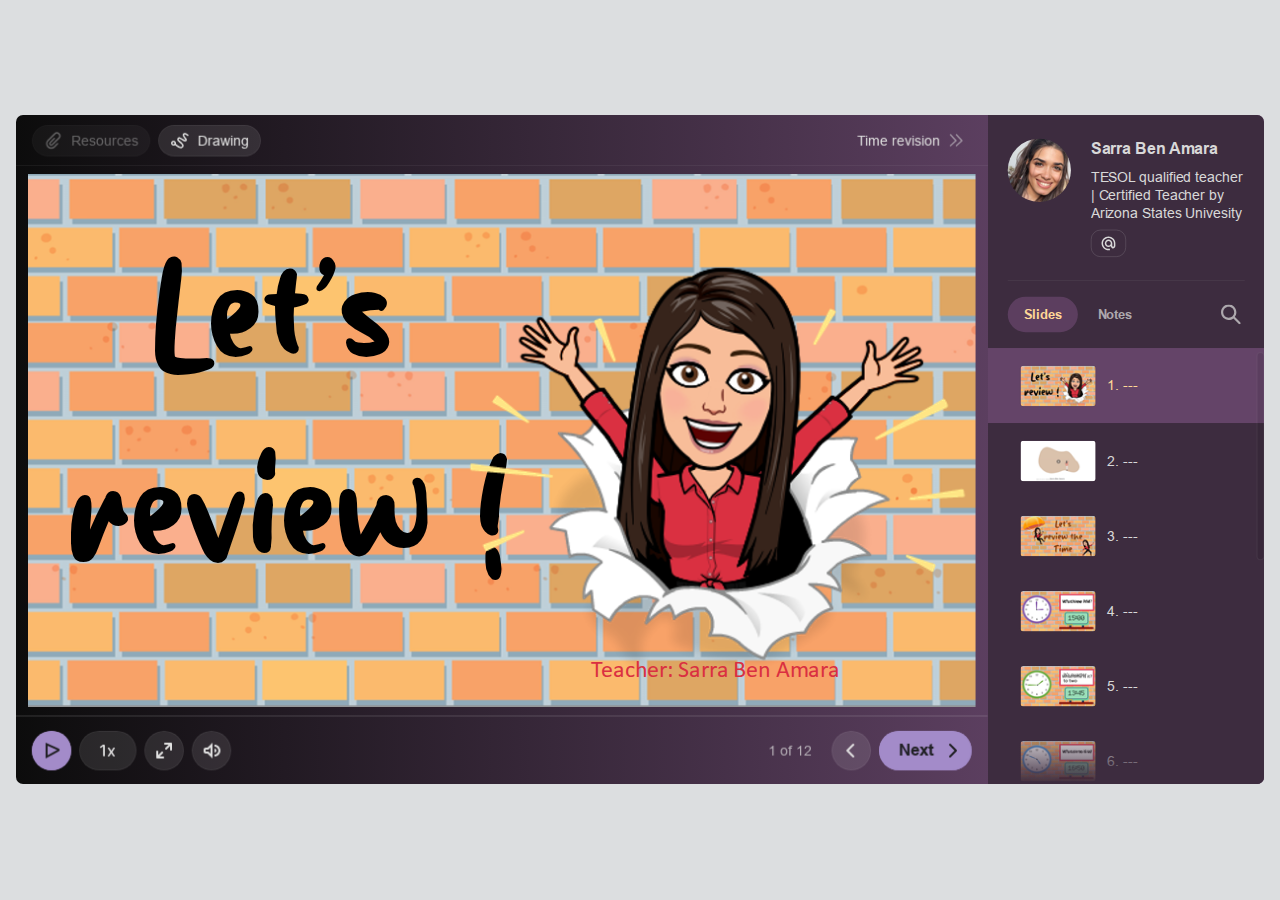
==== index.html @ 8747ac60 "testing" ====
<!DOCTYPE html>
<!-- Created with iSpring --><!-- 1256 684 --><!--version 11.2.1.3005 --><!--type html --><!--mainFolder ./ -->
<html style=background-color:#dcdee0;>
<head>
    <meta http-equiv="Content-Type" content="text/html;charset=utf-8"/><meta name="viewport" content="width=device-width,initial-scale=1,minimum-scale=1,maximum-scale=1,user-scalable=no"/><meta name="format-detection" content="telephone=no"/><meta name="apple-mobile-web-app-capable" content="yes"/><meta name="apple-mobile-web-app-status-bar-style" content="black"/><meta http-equiv="X-UA-Compatible" content="IE=edge"/><meta name="msapplication-tap-highlight" content="no"/><title>Let's review</title><link rel="apple-touch-icon-precomposed" href="data/apple-touch-icon.png"/><link rel="shortcut icon" type="image/ico" href="data/favicon.ico"/><style>body {background-color:#dcdee0;}#spr0_1922789 {display:none;}</style>
    
    
    <style>
		#playerView {
			position:absolute;
			-webkit-tap-highlight-color:rgba(0,0,0,0);
			-webkit-user-select:none;
			-moz-user-select:none;
			-webkit-touch-callout:none;
			-webkit-user-drag:none;
		}
		#playerView * {
			position:absolute;
		}
		#preloader {
			width: 50px;
			height: 50px;
			position: absolute;
			top: 0;
			left: 0;
			bottom: 0;
			right: 0;
			margin: auto;
			border-radius: 10px;
			background-color: rgba(0, 0, 0, 0.5);
		}

		#preloader::after {
			content: '';
			position: absolute;
			background: url([data-uri]);
			background-size: cover;
			top: 0;
			left: 0;
			bottom: 0;
			right: 0;
			animation: preloader_spin 1s infinite linear;
			-webkit-animation: preloader_spin 1s infinite linear;
		}

		@keyframes preloader_spin { 0% {transform: rotate(0deg);} 100% {transform: rotate(360deg);} }
		@-webkit-keyframes preloader_spin { 0% {-webkit-transform: rotate(0deg);} 100% {-webkit-transform: rotate(360deg);}}
    </style>
</head>
<body>
	<div id="preloader"></div>
	<script src="data/browsersupport.js?498853D8"></script>
	<script src="data/player.js?498853D8"></script>
    <div id="content"></div>
    <div id="spr0_1922789"></div>
    <script>
		(function(startup){
			function start(savedPresentationState)
			{
				var presInfo = "eNrlXOty4kiWfhUtExXzx2J0T8n7Y1Y3qojCwACuy3ZVEAISoymQKEnY5fY6Yl5jX2AfbJ5kz8mUACGB7eq6uLvtKGynTp78zu3Lk0LUXSNsnDfuiCerjmeZoqvYlqhJpirauiuJxLYkX7M93/L1+8ZZIwPhDs3+mgoJvQ7pDQxNcWwUrigbSsM4gsGbxrllSGeNReNc1+DnFGSmcUKH62Rs6cSUiQZS6+vGuSLJxlljgyjCNN2EGR3LclNpymNVkvT/RKnG+S93jQgEhkGSBIJDI8FeBUkA1/6Ja/vDXkf4vAmW4TykMyGjwXRBE+F/BJcmGR8b5WOTW8FOwl/jKBCGWZDRVLiMwmuahtktaKPFGrkKWfmvq1UQLpvTeAWX+43zO+auWZAFH/62XsRZLDfX0RU3mBjMXlnS7+8/MmUM9V3jE77An1myoWeNYGvOeg0TU/YniKgKc9M8WKaUDbPf7j/en3HpKC1Ja6el12Vp9QHd2b60/ID0+rQ0mrkTnpeBGEyYe6KqeVkW1k8LX+8Lm6cxp3UwjkvTGhzHpeclaesB6UlJmpyWvt6UpB+w8nq2L50X3lHprISbSPXeBvHGqpTBWPBp4/6eleYdJjQfXx5mwVkjwXRp3LOsv2vMC633xbqoCkC0kYM0yW21ZNMSidICDlKIITotk4ieoSuyZWkt2ZXvOeK8AtNlOKNy858Y2+nh6JSFfFSu2WyxmuyXrMlKVlMB0GyLHuyQznZmfeGc9+9//W8qfEg47wn/8SH5EOWsci5UiWnNdFBmJP7elCSZ6dSaRLOIpsuKqelEIQoVZRn5Isx9+cvH3N/cQ7N8ssS/tHw25xEenZD9Bo5hKtJFsKZpPjTk+t7wH7f5j0/855z/uIm5MEzFcHwG9J+d3G3bKOauYWnTYFPvePRxSoQRnu/9hQH+nBXTgecK/3/ehL+ul8EtTXjU9uPfarlEVj0iGrZriJrhO6JDZEc0Wooi6bKl2L5Zjj9qy8NfE2flcXF+aqTQUfuw1Zas67KpA2xTETXPIaLpG4Zom7Jmaapv2rpSk7Zqbdqqx9NW/[base64]/1wJDqlOqM+2p5FbV0llebXrSRaY3BGc7dsFlc+J474Y5fSYtkkRk0nrPXedvGKrARc4YHMSg8Oa87NlPmM3M5bMDiUqdwDJ/6Ffik8ioc33Ej6rF/[base64]/REkZE3oU5ohU2vqkmpAL/zoZggIQNGBVwDlY5uhypTHNEN7lvw5SIgb/HxJ6Gn4nj8JuaYCKanqouqqcA7WsRnSDFVUFc/zid/yVd2sISFSS0LkOAmRn0BC5rlWIqEbGmW3yEMpvaZRU/gRVDSVpG0BEziiEwJValmMZnQCFQ2tjqZKhqGxSjKhtoiuaxb2RzjycD9kaU3ZJKYE+vEW/a4fMmVOA2xOmYoOp1RnVKlo35I/BRVxg58vFT0N3/OnIsVXJdsivqhABEXNJoroEMsWiWZ5douYvuqTGioya6nIPE5F5s+nouJctg7STIjCiP4QLqKa8gfhon1L/hRcxA1+vlz0NHzPn4uI5mgO8RTR930PzmauJdqa7Yiq6clmixDXs+vaIquWi6zjXGT9eC5SpHP58GzGeIiGV4us+f2JSJUkov8hiKhsyZ+AiAqDnysRPRXf7+FmtaHalmuKkB4avr3qwflMM0WXQERV4hiar9W9vS7Vv78unXiDXXoGXMSOaCLeJ+KclIZfhB/BSMqE/EEYad+ShxlJlZqqqSiGKps49BhGAq2yJcu7u2UPM1JlyrdkJG7w82Wkp+H7HTCS7amWLqui6TkmtEaWLDq+5ouQQ5ZLWq2W4rp1jHTkiZ9Tj/w89Zmf39vDEXfMGzfxWJbGeJbfbM2/ieUPfwujGf3SXGSrJSZQzIw7fERzvvXFrPQQ3899KEjxJEvVNEVsqa0WHOU1ItquQ0RV93XXk3xP1p3qQ0HK0YeC5O/[base64]/[base64]/pChr4nR57mkErX9JmaBqk0ldpexVf06QMDapDVZ6gbES/ZCUNnonfT9RQY1ar5RGLPFFP1aDHw+nEV/FvCdg6uDoWcM/1fF96aD7b+ssaZvQqoSBlQW5dJZBoYCdvcwrVkovfJdVYI9vrcCTwSNmNmL/54i8Httf2u6Pd+tV4+vj9EPYkXAXJrbPJsjg64gRbNR3X+jpF1bi6iiM97NKSNlatvxUSU/IYONIDmiqOViT41p4Cpj7jH5WsKZ3G0eyhkLXYV8mq5lOUVcHVaVQe1lgNXZ0iyZBKX/[base64]/Fys6Iu9/Axs+dwuRWswuXtXie9CqMwhc7V3aRZvAp/Zd70y/6OuQO2kVuEV4slvnnwJqQ3dObDqiFNtzasNsssXNJrukUSMWO2cjluGiTTxfbTSguQiYKwiBo7ac92a6KVdtah86zkK9wVyyGMM5rWRq8UCUwcmrSjeVx74Q0svdN76MgszJY7ZBMWDbwX0AiyLJgucLfHJAYm/AQ7VhyDTbCn5XKFEXzVabxJUjpChW/2V6mx7hAFVCH7GOd5AzpUrNU2ouk7Y9t1/eGw7XT8sT1o2+OO7fidsWO7r8ej3tjxX7a7uLfG7CnhBRUm9CqMIji8CPGcDbAbNfhJyqO6eqNR72Lct7t+Bw8/MVi2ErBYT0zq2m/aL+1Ru9cdO5cwvzuEqd0tCQiFH0+oGPqjUbv7Eifa0ynwQzgJl0A40OtnGRhwejIQkY+M9JB1o15/a9ooXtfbdem1e2DSYMAtYjMR1mYWxkLEPp3KP2NbnrfnhK7/bpR7Ah2B9HxCuj/w3+ykkUvCeFO1d/i63R37XZthzIfbnfbo/fiix6wfbZJIAG8HJf8xRj2lq9sbXNidspL5/NFaAP0Q+jh/MO6/6o163AJeagL7gG51GkZr3B33WmO3dwktYB444UV+5fLC8QcvMGVfjHojO4/v8EVF0xsYrgsVq/EToXprA94Le/Cam+AOfBjwxm/bo1d4toYDfwanupswWwjhEBofqB96HSw3PJuL6uRaRyPbfXUBHhh7PfeS/TK8dEbtUQfd6cXTDZJGRbjVRk/sBFtAqxWh9oX9siTVD6fZJqkKdtrd1/tynTD6VBHi3tqT4lTIxAoKsfv9PBW3zgQ2wZ2Py7nuGHRdQuxacKk3nx8MYwb3ovJgsRznb36p1x0Neh1ei2P/XRscctmBQEMofNThfwkzYb5ZLoV0CueQqG5aeUbrtDCWZKkWy5d7lyPwIaIsNpUaISxUfme0cmng9zv2e7g4oHiaqRPhyc0y3h+A5OOyvazjTa8DKVYMYghZd5CLXg4GLP2Y3vYQKnsEohf9jg/ZjYkdr9ZLmtHdToD7xNV2t4jAOUAgtMn1eb0LG6oD6ns0aLtYYFipcZLcnjFx7PogtYVgky3iRFgEqQDN3QIoA6snXQSscFByv51DhsoWYSrM4lUQRsVaA/st0D+kYK8zBGbyihFWGtDHLIRZEtzw23BV+YE9ZD71kyClyVGRsd3pFFJCsFzWCb5qv3zVgX88SK+Kfqhea5+lXr9IuZwH7eHwbW/gsTtE7CM7C/YWaHoDPT/6Ov8gaJiWHJN7ot11exBHd7Svpx1Nwe90mm31bKVhRZsFJ487oPN6b8cjnu+jWAhm13iXqhRkFvwziOA2IfC9WAQbTPewXABhIgM5vXeQTKyEqxd6r7FqXlcvvPdxN39f1Pzejge5WWQVS8z38UaYBpgay1vuHQYQIQnsnNSsUzH0/3EJHm/bnSeowDJlZAdbhs/5ybX7RXKvKZ3lchAC38NI/+Oy/d/jlg187R04F9dcBNc0+iuPC/7XF+BhfP8Dszzd39Rgov/uhRBEM4QJE46GpVkLoFTLDwQZYlkN8Elcx9fEJHzCgrfgkohSlubokicvPHShLRlAA/YUj8PJiIrIu9/S7Vsk38D1DwE8vfi3iMHjEeTdnNvrdOw+cKbTxsofwplFWNI0PZTzYZNgpIr/[base64]/9X0n0UDGXYu5YZmmNKKQLFgbbX4Dfo11jWRHDhbeKw2j/AFx0wsNKoDcTdh8gPZQ76HpHtsNh7LlkiwQv5l3lzrDiJhheb0NufGVvhftbbW+FT1ZhgPHxqmaxDkDPo7E7DAxZq5rGm2S6A7QTxLMRFBtrcjBP91uvfbkiCPt2710+0lXvi+wqO6eA3emR3cLhE6DH33bCnZ7t8cawEwczgLVNJ37AycsCEpb/vZeu1+zAc3///5wXWAs=";
				PresentationPlayer.start(presInfo, "content", "playerView", onPlayerInit, savedPresentationState);
				function onPlayerInit(player)
				{
					(function(player){
	(function(player)
{
	function findConnector(win)
	{
		var retries = 0;
		while (!win.ispringPresentationConnector && win.parent && win.parent != win)
		{
			++retries;
			if (retries > 7)
			{
				return null;
			}

			win = win.parent;
		}
		return win.ispringPresentationConnector;
	}

	function getConnector()
	{
		var api = findConnector(window);
		if (!api && window.opener && (typeof(window.opener) != "undefined"))
		{
			api = findConnector(window.opener);
		}
		return api;
	}

	try
	{
		var connector = getConnector();
		if (connector)
		{
			connector.register(player);
		}
	}
	catch (e) {}
})(player);

})(player);

					var preloader = document.getElementById("preloader");
					preloader.parentNode.removeChild(preloader);
				}
			}

			if (startup)
				startup(start);
			else
				start();
		})();
    </script>
</body>
</html>
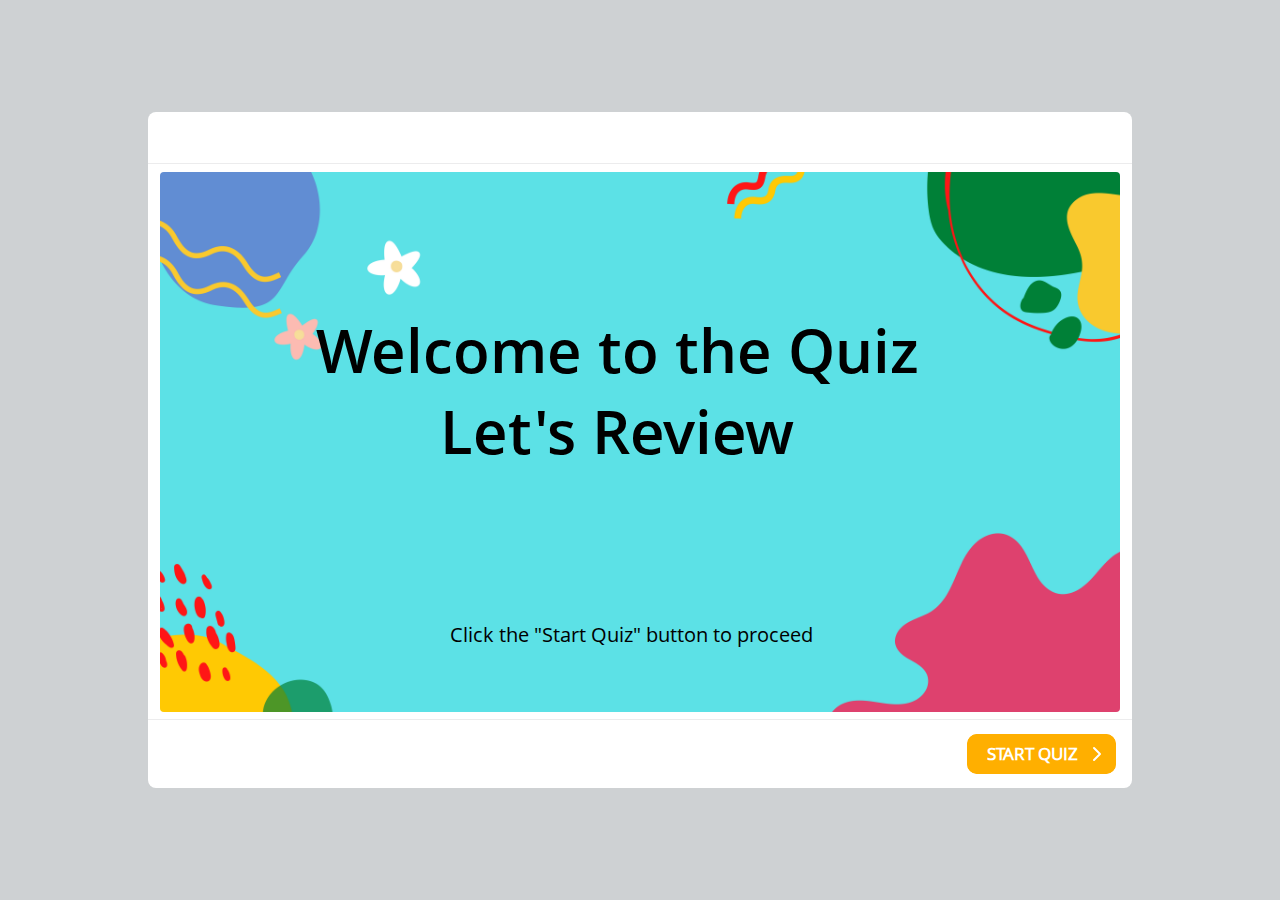
==== commit fd66acf7: "hg" ====
--- a/index.html
+++ b/index.html
@@ -1,22 +1,24 @@
 <!DOCTYPE html>
-<!-- Created with iSpring --><!-- 1256 684 --><!--version 11.2.1.3005 --><!--type html --><!--mainFolder ./ -->
-<html style=background-color:#dcdee0;>
+<!-- Created with iSpring --><!-- 984 676 --><!--version 11.2.1.3005 --><!--type html --><!--mainFolder  --><!--content quiz -->
+<html>
 <head>
-    <meta http-equiv="Content-Type" content="text/html;charset=utf-8"/><meta name="viewport" content="width=device-width,initial-scale=1,minimum-scale=1,maximum-scale=1,user-scalable=no"/><meta name="format-detection" content="telephone=no"/><meta name="apple-mobile-web-app-capable" content="yes"/><meta name="apple-mobile-web-app-status-bar-style" content="black"/><meta http-equiv="X-UA-Compatible" content="IE=edge"/><meta name="msapplication-tap-highlight" content="no"/><title>Let's review</title><link rel="apple-touch-icon-precomposed" href="data/apple-touch-icon.png"/><link rel="shortcut icon" type="image/ico" href="data/favicon.ico"/><style>body {background-color:#dcdee0;}#spr0_1922789 {display:none;}</style>
-    
-    
-    <style>
-		#playerView {
-			position:absolute;
-			-webkit-tap-highlight-color:rgba(0,0,0,0);
-			-webkit-user-select:none;
-			-moz-user-select:none;
-			-webkit-touch-callout:none;
-			-webkit-user-drag:none;
+	<meta http-equiv="X-UA-Compatible" content="IE=edge"/>
+	<script src="data/browsersupport.js"></script>
+	<meta http-equiv="Content-Type" content="text/html;charset=utf-8"/>
+	<meta name="viewport" content="width=device-width,initial-scale=1,minimum-scale=1,maximum-scale=1,user-scalable=no"/>
+	<meta name="format-detection" content="telephone=no"/>
+	<meta name="apple-mobile-web-app-capable" content="yes"/>
+	<meta name="apple-mobile-web-app-status-bar-style" content="black"/>
+	<meta name="msapplication-tap-highlight" content="no" />
+	<title>Let&#39;s review</title>
+	<link rel="apple-touch-icon-precomposed" href="data/apple-touch-icon.png"/>
+	<link rel="shortcut icon" type="image/ico" href="data/favicon.ico"/>
+	<style>
+		body {
+			width: 100%;
+			height: 100%;
 		}
-		#playerView * {
-			position:absolute;
-		}
+		
 		#preloader {
 			width: 50px;
 			height: 50px;
@@ -29,7 +31,7 @@
 			border-radius: 10px;
 			background-color: rgba(0, 0, 0, 0.5);
 		}
-
+		
 		#preloader::after {
 			content: '';
 			position: absolute;
@@ -42,77 +44,23 @@
 			animation: preloader_spin 1s infinite linear;
 			-webkit-animation: preloader_spin 1s infinite linear;
 		}
-
+		
 		@keyframes preloader_spin { 0% {transform: rotate(0deg);} 100% {transform: rotate(360deg);} }
 		@-webkit-keyframes preloader_spin { 0% {-webkit-transform: rotate(0deg);} 100% {-webkit-transform: rotate(360deg);}}
     </style>
 </head>
 <body>
 	<div id="preloader"></div>
-	<script src="data/browsersupport.js?498853D8"></script>
-	<script src="data/player.js?498853D8"></script>
-    <div id="content"></div>
-    <div id="spr0_1922789"></div>
-    <script>
-		(function(startup){
-			function start(savedPresentationState)
-			{
-				var presInfo = "eNrlXOty4kiWfhUtExXzx2J0T8n7Y1Y3qojCwACuy3ZVEAISoymQKEnY5fY6Yl5jX2AfbJ5kz8mUACGB7eq6uLvtKGynTp78zu3Lk0LUXSNsnDfuiCerjmeZoqvYlqhJpirauiuJxLYkX7M93/L1+8ZZIwPhDs3+mgoJvQ7pDQxNcWwUrigbSsM4gsGbxrllSGeNReNc1+DnFGSmcUKH62Rs6cSUiQZS6+vGuSLJxlljgyjCNN2EGR3LclNpymNVkvT/RKnG+S93jQgEhkGSBIJDI8FeBUkA1/6Ja/vDXkf4vAmW4TykMyGjwXRBE+F/BJcmGR8b5WOTW8FOwl/jKBCGWZDRVLiMwmuahtktaKPFGrkKWfmvq1UQLpvTeAWX+43zO+auWZAFH/62XsRZLDfX0RU3mBjMXlnS7+8/MmUM9V3jE77An1myoWeNYGvOeg0TU/YniKgKc9M8WKaUDbPf7j/en3HpKC1Ja6el12Vp9QHd2b60/ID0+rQ0mrkTnpeBGEyYe6KqeVkW1k8LX+8Lm6cxp3UwjkvTGhzHpeclaesB6UlJmpyWvt6UpB+w8nq2L50X3lHprISbSPXeBvHGqpTBWPBp4/6eleYdJjQfXx5mwVkjwXRp3LOsv2vMC633xbqoCkC0kYM0yW21ZNMSidICDlKIITotk4ieoSuyZWkt2ZXvOeK8AtNlOKNy858Y2+nh6JSFfFSu2WyxmuyXrMlKVlMB0GyLHuyQznZmfeGc9+9//W8qfEg47wn/8SH5EOWsci5UiWnNdFBmJP7elCSZ6dSaRLOIpsuKqelEIQoVZRn5Isx9+cvH3N/cQ7N8ssS/tHw25xEenZD9Bo5hKtJFsKZpPjTk+t7wH7f5j0/855z/uIm5MEzFcHwG9J+d3G3bKOauYWnTYFPvePRxSoQRnu/9hQH+nBXTgecK/3/ehL+ul8EtTXjU9uPfarlEVj0iGrZriJrhO6JDZEc0Wooi6bKl2L5Zjj9qy8NfE2flcXF+aqTQUfuw1Zas67KpA2xTETXPIaLpG4Zom7Jmaapv2rpSk7Zqbdqqx9NW/[base64]/1wJDqlOqM+2p5FbV0llebXrSRaY3BGc7dsFlc+J474Y5fSYtkkRk0nrPXedvGKrARc4YHMSg8Oa87NlPmM3M5bMDiUqdwDJ/6Ffik8ioc33Ej6rF/[base64]/REkZE3oU5ohU2vqkmpAL/zoZggIQNGBVwDlY5uhypTHNEN7lvw5SIgb/HxJ6Gn4nj8JuaYCKanqouqqcA7WsRnSDFVUFc/zid/yVd2sISFSS0LkOAmRn0BC5rlWIqEbGmW3yEMpvaZRU/gRVDSVpG0BEziiEwJValmMZnQCFQ2tjqZKhqGxSjKhtoiuaxb2RzjycD9kaU3ZJKYE+vEW/a4fMmVOA2xOmYoOp1RnVKlo35I/BRVxg58vFT0N3/OnIsVXJdsivqhABEXNJoroEMsWiWZ5douYvuqTGioya6nIPE5F5s+nouJctg7STIjCiP4QLqKa8gfhon1L/hRcxA1+vlz0NHzPn4uI5mgO8RTR930PzmauJdqa7Yiq6clmixDXs+vaIquWi6zjXGT9eC5SpHP58GzGeIiGV4us+f2JSJUkov8hiKhsyZ+AiAqDnysRPRXf7+FmtaHalmuKkB4avr3qwflMM0WXQERV4hiar9W9vS7Vv78unXiDXXoGXMSOaCLeJ+KclIZfhB/BSMqE/EEYad+ShxlJlZqqqSiGKps49BhGAq2yJcu7u2UPM1JlyrdkJG7w82Wkp+H7HTCS7amWLqui6TkmtEaWLDq+5ouQQ5ZLWq2W4rp1jHTkiZ9Tj/w89Zmf39vDEXfMGzfxWJbGeJbfbM2/ieUPfwujGf3SXGSrJSZQzIw7fERzvvXFrPQQ3899KEjxJEvVNEVsqa0WHOU1ItquQ0RV93XXk3xP1p3qQ0HK0YeC5O/[base64]/[base64]/pChr4nR57mkErX9JmaBqk0ldpexVf06QMDapDVZ6gbES/ZCUNnonfT9RQY1ar5RGLPFFP1aDHw+nEV/FvCdg6uDoWcM/1fF96aD7b+ssaZvQqoSBlQW5dJZBoYCdvcwrVkovfJdVYI9vrcCTwSNmNmL/54i8Httf2u6Pd+tV4+vj9EPYkXAXJrbPJsjg64gRbNR3X+jpF1bi6iiM97NKSNlatvxUSU/IYONIDmiqOViT41p4Cpj7jH5WsKZ3G0eyhkLXYV8mq5lOUVcHVaVQe1lgNXZ0iyZBKX/[base64]/Fys6Iu9/Axs+dwuRWswuXtXie9CqMwhc7V3aRZvAp/Zd70y/6OuQO2kVuEV4slvnnwJqQ3dObDqiFNtzasNsssXNJrukUSMWO2cjluGiTTxfbTSguQiYKwiBo7ac92a6KVdtah86zkK9wVyyGMM5rWRq8UCUwcmrSjeVx74Q0svdN76MgszJY7ZBMWDbwX0AiyLJgucLfHJAYm/AQ7VhyDTbCn5XKFEXzVabxJUjpChW/2V6mx7hAFVCH7GOd5AzpUrNU2ouk7Y9t1/eGw7XT8sT1o2+OO7fidsWO7r8ej3tjxX7a7uLfG7CnhBRUm9CqMIji8CPGcDbAbNfhJyqO6eqNR72Lct7t+Bw8/MVi2ErBYT0zq2m/aL+1Ru9cdO5cwvzuEqd0tCQiFH0+oGPqjUbv7Eifa0ynwQzgJl0A40OtnGRhwejIQkY+M9JB1o15/a9ooXtfbdem1e2DSYMAtYjMR1mYWxkLEPp3KP2NbnrfnhK7/bpR7Ah2B9HxCuj/w3+ykkUvCeFO1d/i63R37XZthzIfbnfbo/fiix6wfbZJIAG8HJf8xRj2lq9sbXNidspL5/NFaAP0Q+jh/MO6/6o163AJeagL7gG51GkZr3B33WmO3dwktYB444UV+5fLC8QcvMGVfjHojO4/v8EVF0xsYrgsVq/EToXprA94Le/Cam+AOfBjwxm/bo1d4toYDfwanupswWwjhEBofqB96HSw3PJuL6uRaRyPbfXUBHhh7PfeS/TK8dEbtUQfd6cXTDZJGRbjVRk/sBFtAqxWh9oX9siTVD6fZJqkKdtrd1/tynTD6VBHi3tqT4lTIxAoKsfv9PBW3zgQ2wZ2Py7nuGHRdQuxacKk3nx8MYwb3ovJgsRznb36p1x0Neh1ei2P/XRscctmBQEMofNThfwkzYb5ZLoV0CueQqG5aeUbrtDCWZKkWy5d7lyPwIaIsNpUaISxUfme0cmng9zv2e7g4oHiaqRPhyc0y3h+A5OOyvazjTa8DKVYMYghZd5CLXg4GLP2Y3vYQKnsEohf9jg/ZjYkdr9ZLmtHdToD7xNV2t4jAOUAgtMn1eb0LG6oD6ns0aLtYYFipcZLcnjFx7PogtYVgky3iRFgEqQDN3QIoA6snXQSscFByv51DhsoWYSrM4lUQRsVaA/st0D+kYK8zBGbyihFWGtDHLIRZEtzw23BV+YE9ZD71kyClyVGRsd3pFFJCsFzWCb5qv3zVgX88SK+Kfqhea5+lXr9IuZwH7eHwbW/gsTtE7CM7C/YWaHoDPT/6Ov8gaJiWHJN7ot11exBHd7Svpx1Nwe90mm31bKVhRZsFJ487oPN6b8cjnu+jWAhm13iXqhRkFvwziOA2IfC9WAQbTPewXABhIgM5vXeQTKyEqxd6r7FqXlcvvPdxN39f1Pzejge5WWQVS8z38UaYBpgay1vuHQYQIQnsnNSsUzH0/3EJHm/bnSeowDJlZAdbhs/5ybX7RXKvKZ3lchAC38NI/+Oy/d/jlg187R04F9dcBNc0+iuPC/7XF+BhfP8Dszzd39Rgov/uhRBEM4QJE46GpVkLoFTLDwQZYlkN8Elcx9fEJHzCgrfgkohSlubokicvPHShLRlAA/YUj8PJiIrIu9/S7Vsk38D1DwE8vfi3iMHjEeTdnNvrdOw+cKbTxsofwplFWNI0PZTzYZNgpIr/[base64]/9X0n0UDGXYu5YZmmNKKQLFgbbX4Dfo11jWRHDhbeKw2j/AFx0wsNKoDcTdh8gPZQ76HpHtsNh7LlkiwQv5l3lzrDiJhheb0NufGVvhftbbW+FT1ZhgPHxqmaxDkDPo7E7DAxZq5rGm2S6A7QTxLMRFBtrcjBP91uvfbkiCPt2710+0lXvi+wqO6eA3emR3cLhE6DH33bCnZ7t8cawEwczgLVNJ37AycsCEpb/vZeu1+zAc3///5wXWAs=";
-				PresentationPlayer.start(presInfo, "content", "playerView", onPlayerInit, savedPresentationState);
-				function onPlayerInit(player)
-				{
-					(function(player){
-	(function(player)
-{
-	function findConnector(win)
-	{
-		var retries = 0;
-		while (!win.ispringPresentationConnector && win.parent && win.parent != win)
-		{
-			++retries;
-			if (retries > 7)
-			{
-				return null;
-			}
-
-			win = win.parent;
-		}
-		return win.ispringPresentationConnector;
-	}
-
-	function getConnector()
-	{
-		var api = findConnector(window);
-		if (!api && window.opener && (typeof(window.opener) != "undefined"))
-		{
-			api = findConnector(window.opener);
-		}
-		return api;
-	}
-
-	try
-	{
-		var connector = getConnector();
-		if (connector)
-		{
-			connector.register(player);
-		}
-	}
-	catch (e) {}
-})(player);
-
-})(player);
-
-					var preloader = document.getElementById("preloader");
-					preloader.parentNode.removeChild(preloader);
-				}
-			}
-
-			if (startup)
-				startup(start);
-			else
-				start();
-		})();
-    </script>
+	<div id="content"></div>
+	<script src="data/player.js?s=od59emz9ebd3-o3jl8qi0x06c"></script>
+	<script>
+		var data = "[base64]/PC9zcGFuPjwvcD4iLCJhIjoiPHA+V2hhdCBpcyB0aGUgbmFtZSBvZiB0aGUgbGl0dGxlIGdpcmw/[base64]/PC9zcGFuPjwvcD4iLCJhIjoiPHA+V2hhdCB0aW1lIGlzIGl0PzwvcD4iLCJyIjpbXSwiZCI6WyJXaGF0IHRpbWUgaXMgaXQ/[base64]/[base64]/PC9zcGFuPjwvcD4iLCJhIjoiPHA+V2hhdCB0aW1lIGlzIGl0PzwvcD4iLCJyIjpbXSwiZCI6WyJXaGF0IHRpbWUgaXMgaXQ/[base64]/[base64]/[base64]/[base64]";
+		QuizPlayer.start("content", "od59emz9ebd3-o3jl8qi0x06c", data, 1, "https://s4.ispringsolutions.com", false, false, "prompt", function(player) {
+			player.initializationCompleteEvent().addHandler(function() {
+				var preloader = document.getElementById("preloader");
+				preloader.parentNode.removeChild(preloader);
+			})
+		});
+	</script>
 </body>
 </html>